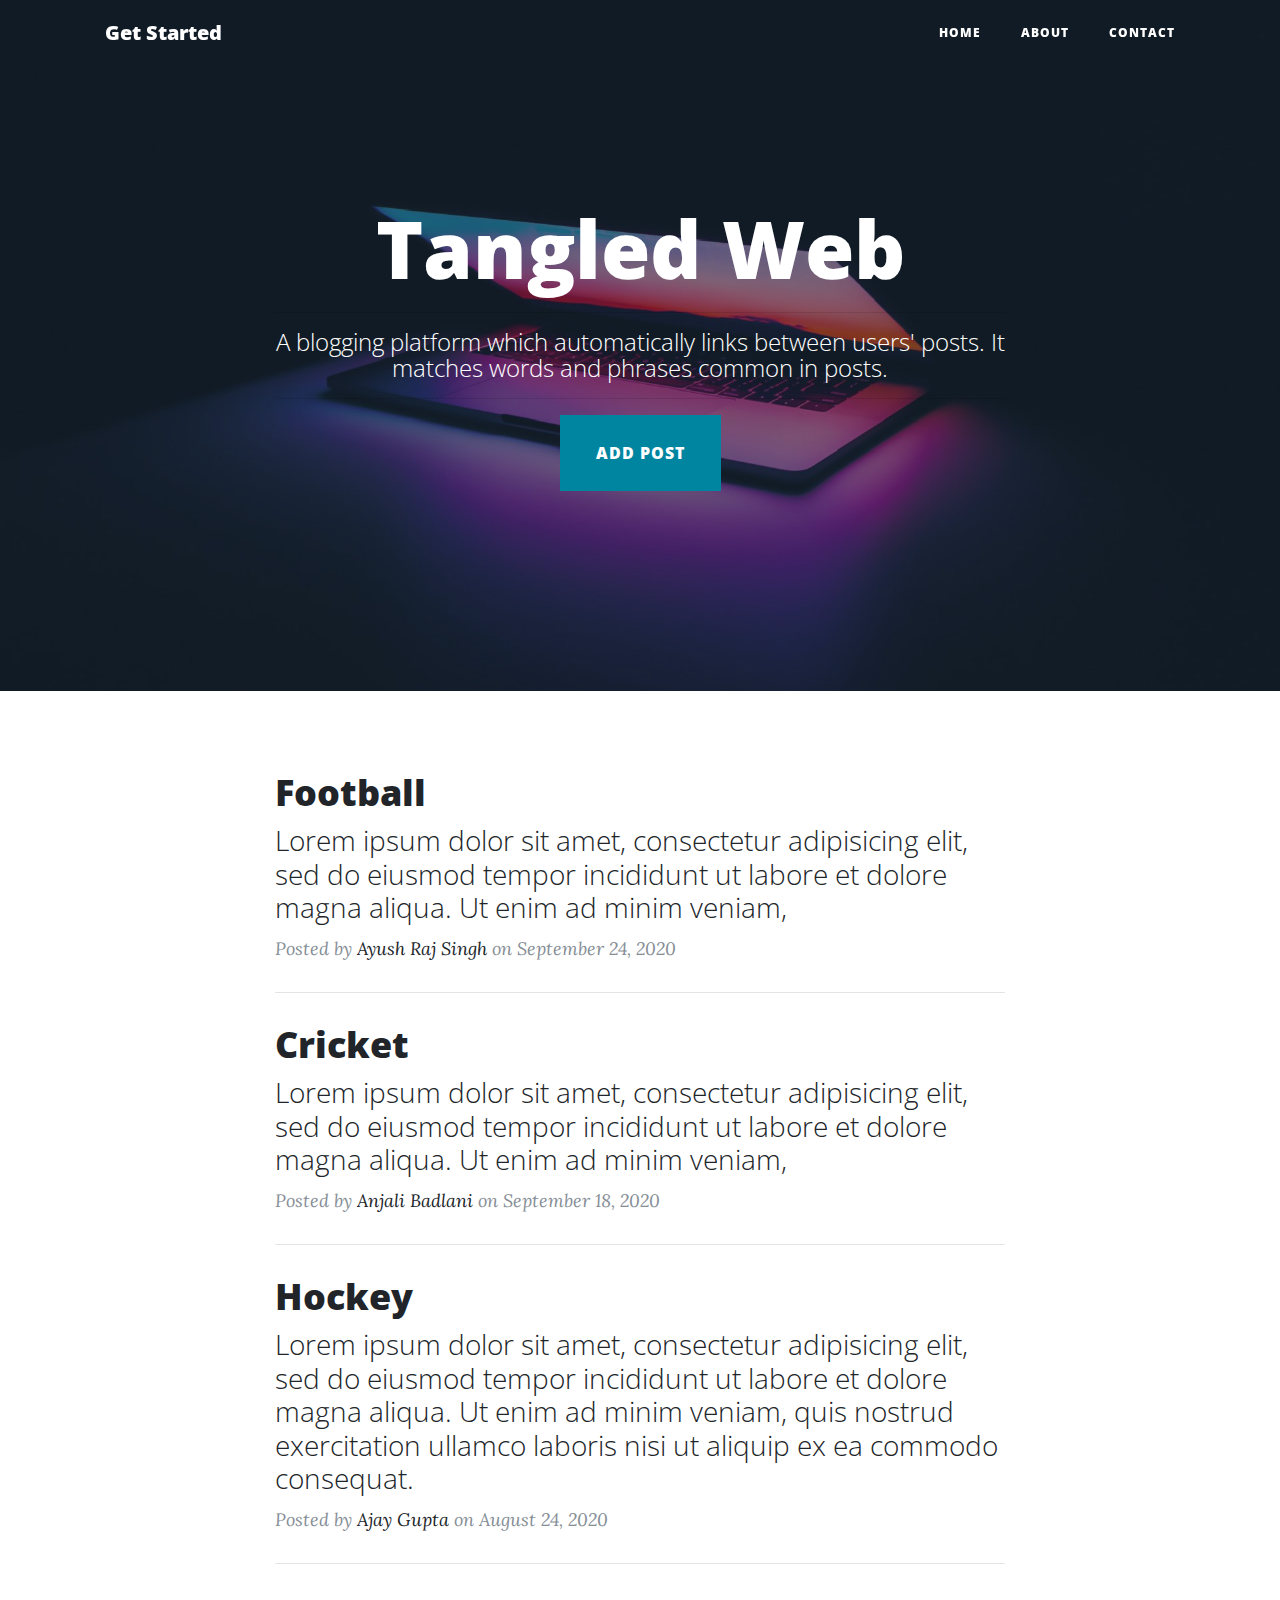
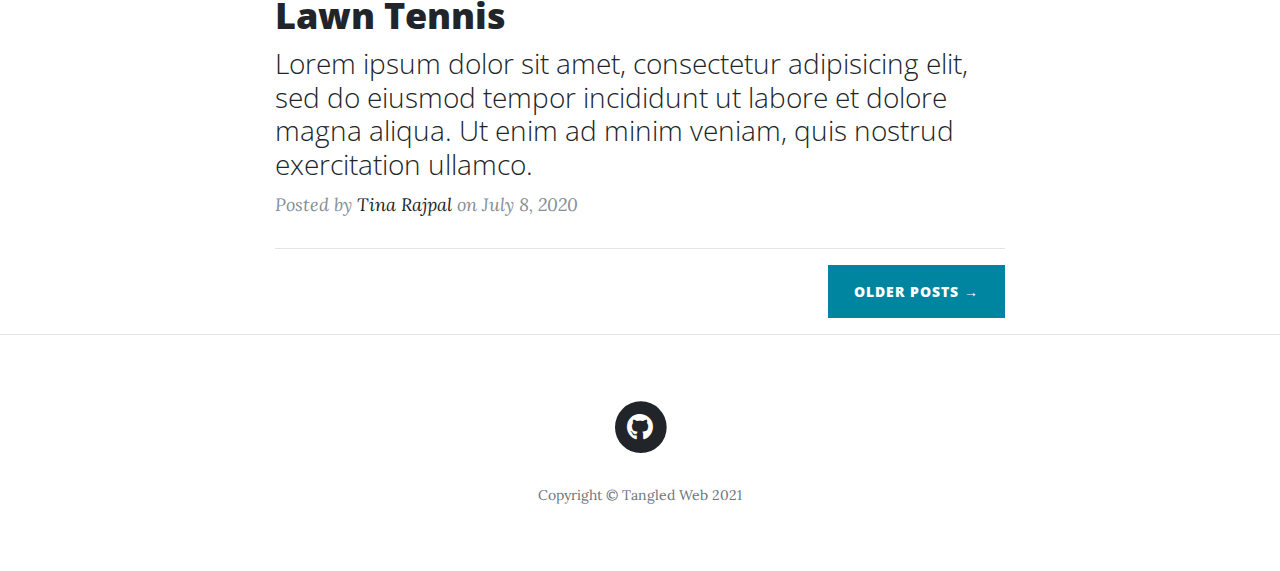
==== index.html @ 1df00b84 "boom boom" ====
<!DOCTYPE html>
<html lang="en">

<head>

  <meta charset="utf-8">
  <meta name="viewport" content="width=device-width, initial-scale=1, shrink-to-fit=no">
  <meta name="description" content="">
  <meta name="author" content="">

  <title>Tangled Web</title>

  <!-- Bootstrap core CSS -->
  <link href="vendor/bootstrap/css/bootstrap.min.css" rel="stylesheet">

  <!-- Custom fonts for this template -->
  <link href="vendor/fontawesome-free/css/all.min.css" rel="stylesheet" type="text/css">
  <link href='https://fonts.googleapis.com/css?family=Lora:400,700,400italic,700italic' rel='stylesheet' type='text/css'>
  <link href='https://fonts.googleapis.com/css?family=Open+Sans:300italic,400italic,600italic,700italic,800italic,400,300,600,700,800' rel='stylesheet' type='text/css'>

  <!-- Custom styles for this template -->
  <link href="css/clean-blog.min.css" rel="stylesheet">

</head>

<body>

  <!-- Navigation -->
  <nav class="navbar navbar-expand-lg navbar-light fixed-top" id="mainNav">
    <div class="container">
      <a class="navbar-brand" href="index.html">Get Started</a>
      <button class="navbar-toggler navbar-toggler-right" type="button" data-toggle="collapse" data-target="#navbarResponsive" aria-controls="navbarResponsive" aria-expanded="false" aria-label="Toggle navigation">
        Menu
        <i class="fas fa-bars"></i>
      </button>
      <div class="collapse navbar-collapse" id="navbarResponsive">
        <ul class="navbar-nav ml-auto">
          <li class="nav-item">
            <a class="nav-link" href="index.html">Home</a>
          </li>
          <li class="nav-item">
            <a class="nav-link" href="about.html">About</a>
          </li>
          <li class="nav-item">
            <a class="nav-link" href="contact.html">Contact</a>
          </li>
        </ul>
      </div>
    </div>
  </nav>

  <!-- Page Header -->
  <header class="masthead" style="background-image: url('img/workdesk2.jpg')">
    <div class="overlay"></div>
    <div class="container">
      <div class="row">
        <div class="col-lg-8 col-md-10 mx-auto">
          <div class="site-heading">
            <h1>Tangled Web</h1>
            <hr>
            <span class="subheading">A blogging platform which automatically links between users' posts. It matches words and phrases common in posts.</span>
            <hr>
            <a href="vcet2.html">
              <button type="button" class="btn btn-primary btn-lg">Add Post</button>
            </a>
          </div>
        </div>
      </div>
    </div>
  </header>

  <!-- Main Content -->
  <div class="container">
    <div class="row">
      <div class="col-lg-8 col-md-10 mx-auto">
        <div class="post-preview">
          <a href="post.html">
            <h2 class="post-title">
              Football
            </h2>
            <h3 class="post-subtitle">
              Lorem ipsum dolor sit amet, consectetur adipisicing elit, sed do eiusmod
              tempor incididunt ut labore et dolore magna aliqua. Ut enim ad minim veniam,
            </h3>
          </a>
          <p class="post-meta">Posted by
            <a href="#">Ayush Raj Singh</a>
            on September 24, 2020</p>
        </div>
        <hr>
        <div class="post-preview">
          <a href="post.html">
            <h2 class="post-title">
              Cricket
            </h2>
            <h3 class="post-subtitle">
              Lorem ipsum dolor sit amet, consectetur adipisicing elit, sed do eiusmod
              tempor incididunt ut labore et dolore magna aliqua. Ut enim ad minim veniam,
            </h3>
          </a>
          <p class="post-meta">Posted by
            <a href="#">Anjali Badlani</a>
            on September 18, 2020</p>
        </div>
        <hr>
        <div class="post-preview">
          <a href="post.html">
            <h2 class="post-title">
              Hockey
            </h2>
            <h3 class="post-subtitle">
              Lorem ipsum dolor sit amet, consectetur adipisicing elit, sed do eiusmod
              tempor incididunt ut labore et dolore magna aliqua. Ut enim ad minim veniam,
              quis nostrud exercitation ullamco laboris nisi ut aliquip ex ea commodo
              consequat.
            </h3>
          </a>
          <p class="post-meta">Posted by
            <a href="#">Ajay Gupta</a>
            on August 24, 2020</p>
        </div>
        <hr>
        <div class="post-preview">
          <a href="post.html">
            <h2 class="post-title">
              Lawn Tennis
            </h2>
            <h3 class="post-subtitle">
              Lorem ipsum dolor sit amet, consectetur adipisicing elit, sed do eiusmod
              tempor incididunt ut labore et dolore magna aliqua. Ut enim ad minim veniam,
              quis nostrud exercitation ullamco.
            </h3>
          </a>
          <p class="post-meta">Posted by
            <a href="#">Tina Rajpal</a>
            on July 8, 2020</p>
        </div>
        <hr>
        <!-- Pager -->
        <div class="clearfix">
          <a class="btn btn-primary float-right" href="#">Older Posts &rarr;</a>
        </div>
      </div>
    </div>
  </div>

  <hr>

  <!-- Footer -->
  <footer>
    <div class="container">
      <div class="row">
        <div class="col-lg-8 col-md-10 mx-auto">
          <ul class="list-inline text-center">
            <li class="list-inline-item">
              <a href="https://github.com/VCETHackathon21/VH21-30-Vortex">
                <span class="fa-stack fa-lg">
                  <i class="fas fa-circle fa-stack-2x"></i>
                  <i class="fab fa-github fa-stack-1x fa-inverse"></i>
                </span>
              </a>
            </li>
          </ul>
          <p class="copyright text-muted">Copyright &copy; Tangled Web 2021</p>
        </div>
      </div>
    </div>
  </footer>

  <!-- Bootstrap core JavaScript -->
  <script src="vendor/jquery/jquery.min.js"></script>
  <script src="vendor/bootstrap/js/bootstrap.bundle.min.js"></script>

  <!-- Custom scripts for this template -->
  <script src="js/clean-blog.min.js"></script>

</body>

</html>
---- css/clean-blog.min.css ----
/*!
 * Start Bootstrap - Clean Blog v5.0.10 (https://startbootstrap.com/theme/clean-blog)
 * Copyright 2013-2020 Start Bootstrap
 * Licensed under MIT (https://github.com/StartBootstrap/startbootstrap-clean-blog/blob/master/LICENSE)
 */body{font-size:20px;color:#212529;font-family:Lora,'Times New Roman',serif}p{line-height:1.5;margin:30px 0}p a{text-decoration:underline}h1,h2,h3,h4,h5,h6{font-weight:800;font-family:'Open Sans','Helvetica Neue',Helvetica,Arial,sans-serif}a{color:#212529;transition:all .2s}a:focus,a:hover{color:#0085a1}blockquote{font-style:italic;color:#868e96}.section-heading{font-size:36px;font-weight:700;margin-top:60px}.caption{font-size:14px;font-style:italic;display:block;margin:0;padding:10px;text-align:center;border-bottom-right-radius:5px;border-bottom-left-radius:5px}::-moz-selection{color:#fff;background:#0085a1;text-shadow:none}::selection{color:#fff;background:#0085a1;text-shadow:none}img::-moz-selection{color:#fff;background:0 0}img::selection{color:#fff;background:0 0}img::-moz-selection{color:#fff;background:0 0}#mainNav{position:absolute;border-bottom:1px solid #e9ecef;background-color:#fff;font-family:'Open Sans','Helvetica Neue',Helvetica,Arial,sans-serif}#mainNav .navbar-brand{font-weight:800;color:#343a40}#mainNav .navbar-toggler{font-size:12px;font-weight:800;padding:13px;text-transform:uppercase;color:#343a40}#mainNav .navbar-nav>li.nav-item>a{font-size:12px;font-weight:800;letter-spacing:1px;text-transform:uppercase}@media only screen and (min-width:992px){#mainNav{border-bottom:1px solid transparent;background:0 0}#mainNav .navbar-brand{padding:10px 20px;color:#fff}#mainNav .navbar-brand:focus,#mainNav .navbar-brand:hover{color:rgba(255,255,255,.8)}#mainNav .navbar-nav>li.nav-item>a{padding:10px 20px;color:#fff}#mainNav .navbar-nav>li.nav-item>a:focus,#mainNav .navbar-nav>li.nav-item>a:hover{color:rgba(255,255,255,.8)}}@media only screen and (min-width:992px){#mainNav{transition:background-color .2s;transform:translate3d(0,0,0);-webkit-backface-visibility:hidden;backface-visibility:hidden}#mainNav.is-fixed{position:fixed;top:-67px;transition:transform .2s;border-bottom:1px solid #fff;background-color:rgba(255,255,255,.9)}#mainNav.is-fixed .navbar-brand{color:#212529}#mainNav.is-fixed .navbar-brand:focus,#mainNav.is-fixed .navbar-brand:hover{color:#0085a1}#mainNav.is-fixed .navbar-nav>li.nav-item>a{color:#212529}#mainNav.is-fixed .navbar-nav>li.nav-item>a:focus,#mainNav.is-fixed .navbar-nav>li.nav-item>a:hover{color:#0085a1}#mainNav.is-visible{transform:translate3d(0,100%,0)}}header.masthead{margin-bottom:50px;background:no-repeat center center;background-color:#868e96;background-attachment:scroll;position:relative;background-size:cover}header.masthead .overlay{position:absolute;top:0;left:0;height:100%;width:100%;background-color:#212529;opacity:.5}header.masthead .page-heading,header.masthead .post-heading,header.masthead .site-heading{padding:200px 0 150px;color:#fff}@media only screen and (min-width:768px){header.masthead .page-heading,header.masthead .post-heading,header.masthead .site-heading{padding:200px 0}}header.masthead .page-heading,header.masthead .site-heading{text-align:center}header.masthead .page-heading h1,header.masthead .site-heading h1{font-size:50px;margin-top:0}header.masthead .page-heading .subheading,header.masthead .site-heading .subheading{font-size:24px;font-weight:300;line-height:1.1;display:block;margin:10px 0 0;font-family:'Open Sans','Helvetica Neue',Helvetica,Arial,sans-serif}@media only screen and (min-width:768px){header.masthead .page-heading h1,header.masthead .site-heading h1{font-size:80px}}header.masthead .post-heading h1{font-size:35px}header.masthead .post-heading .meta,header.masthead .post-heading .subheading{line-height:1.1;display:block}header.masthead .post-heading .subheading{font-size:24px;font-weight:600;margin:10px 0 30px;font-family:'Open Sans','Helvetica Neue',Helvetica,Arial,sans-serif}header.masthead .post-heading .meta{font-size:20px;font-weight:300;font-style:italic;font-family:Lora,'Times New Roman',serif}header.masthead .post-heading .meta a{color:#fff}@media only screen and (min-width:768px){header.masthead .post-heading h1{font-size:55px}header.masthead .post-heading .subheading{font-size:30px}}.post-preview>a{color:#212529}.post-preview>a:focus,.post-preview>a:hover{text-decoration:none;color:#0085a1}.post-preview>a>.post-title{font-size:30px;margin-top:30px;margin-bottom:10px}.post-preview>a>.post-subtitle{font-weight:300;margin:0 0 10px}.post-preview>.post-meta{font-size:18px;font-style:italic;margin-top:0;color:#868e96}.post-preview>.post-meta>a{text-decoration:none;color:#212529}.post-preview>.post-meta>a:focus,.post-preview>.post-meta>a:hover{text-decoration:underline;color:#0085a1}@media only screen and (min-width:768px){.post-preview>a>.post-title{font-size:36px}}.floating-label-form-group{font-size:14px;position:relative;margin-bottom:0;padding-bottom:.5em;border-bottom:1px solid #dee2e6}.floating-label-form-group input,.floating-label-form-group textarea{font-size:1.5em;position:relative;z-index:1;padding:0;resize:none;border:none;border-radius:0;background:0 0;box-shadow:none!important;font-family:Lora,'Times New Roman',serif}.floating-label-form-group input::-webkit-input-placeholder,.floating-label-form-group textarea::-webkit-input-placeholder{color:#868e96;font-family:Lora,'Times New Roman',serif}.floating-label-form-group label{font-size:.85em;line-height:1.764705882em;position:relative;z-index:0;top:2em;display:block;margin:0;transition:top .3s ease,opacity .3s ease;opacity:0}.floating-label-form-group .help-block{margin:15px 0}.floating-label-form-group-with-value label{top:0;opacity:1}.floating-label-form-group-with-focus label{color:#0085a1}form .form-group:first-child .floating-label-form-group{border-top:1px solid #dee2e6}footer{padding:50px 0 65px}footer .list-inline{margin:0;padding:0}footer .copyright{font-size:14px;margin-bottom:0;text-align:center}.btn{font-size:14px;font-weight:800;padding:15px 25px;letter-spacing:1px;text-transform:uppercase;border-radius:0;font-family:'Open Sans','Helvetica Neue',Helvetica,Arial,sans-serif}.btn-primary{background-color:#0085a1;border-color:#0085a1}.btn-primary:active,.btn-primary:focus,.btn-primary:hover{color:#fff;background-color:#00657b!important;border-color:#00657b!important}.btn-lg{font-size:16px;padding:25px 35px}
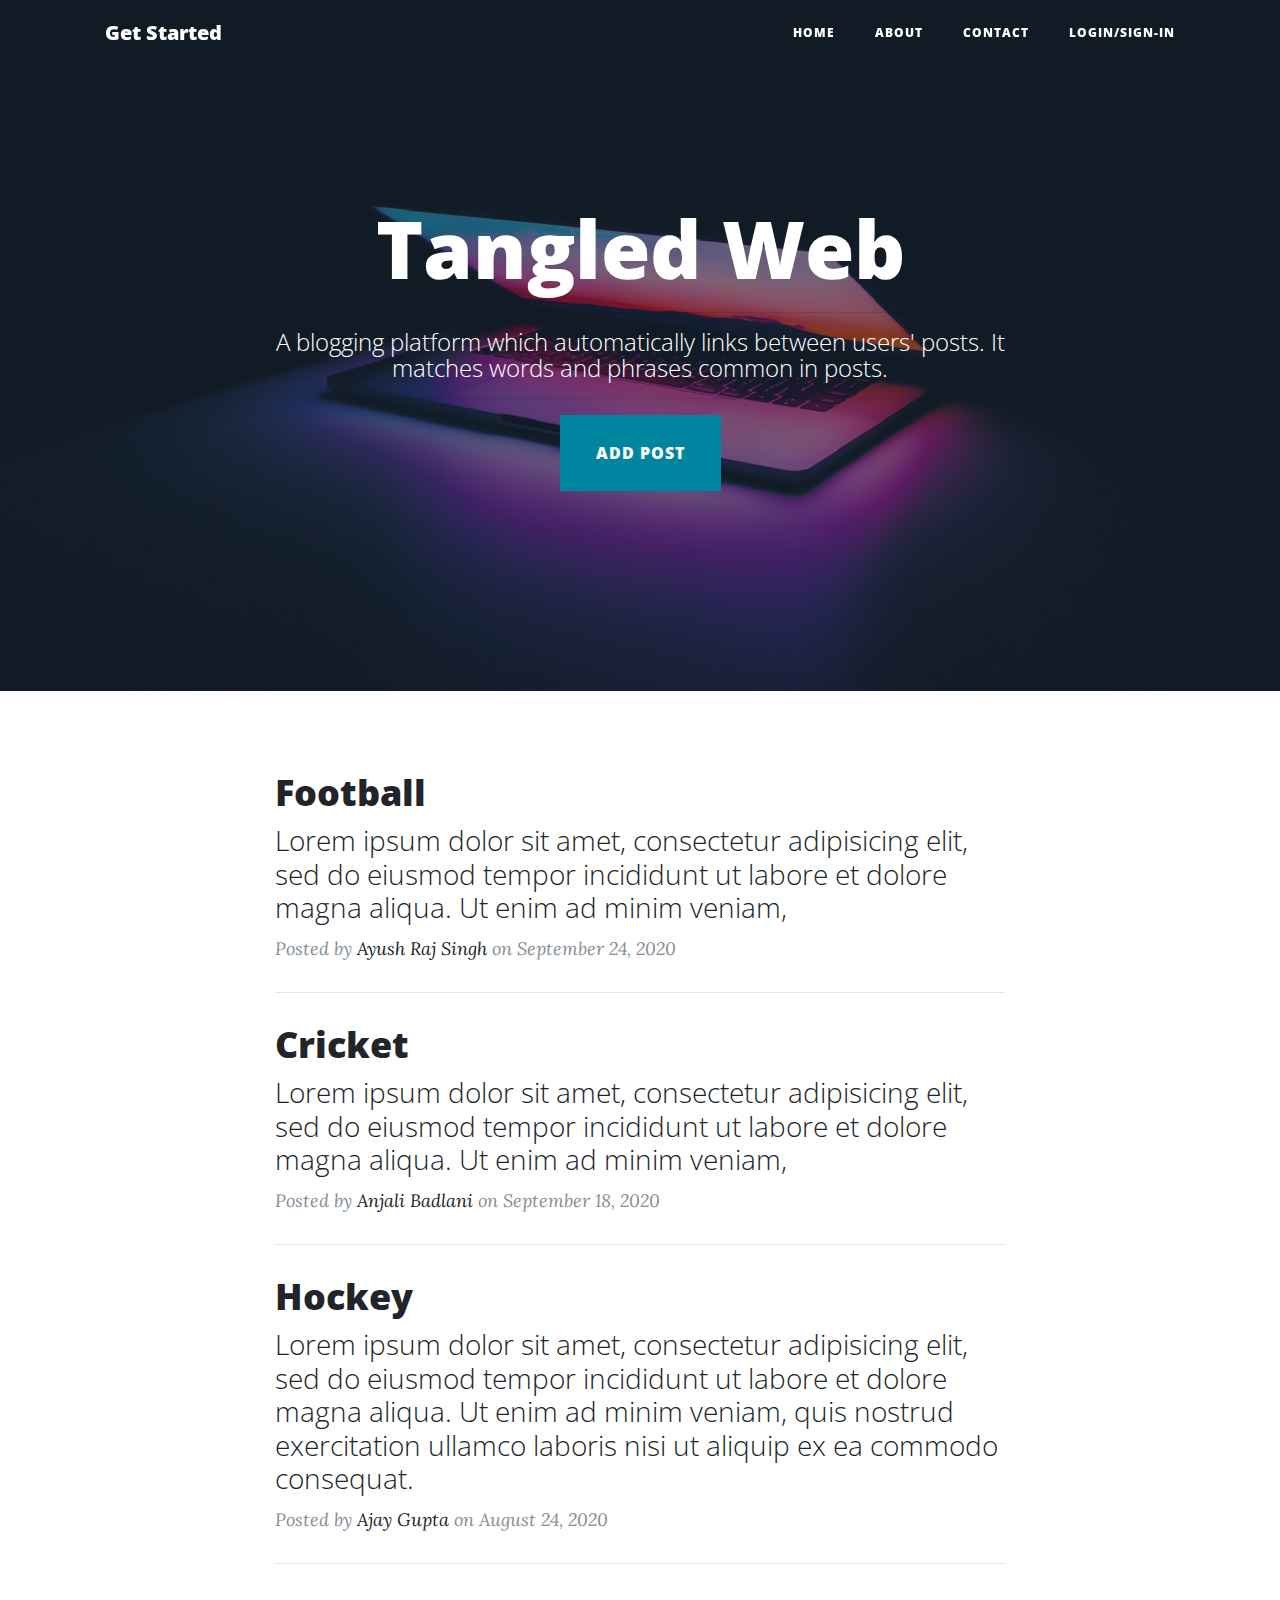
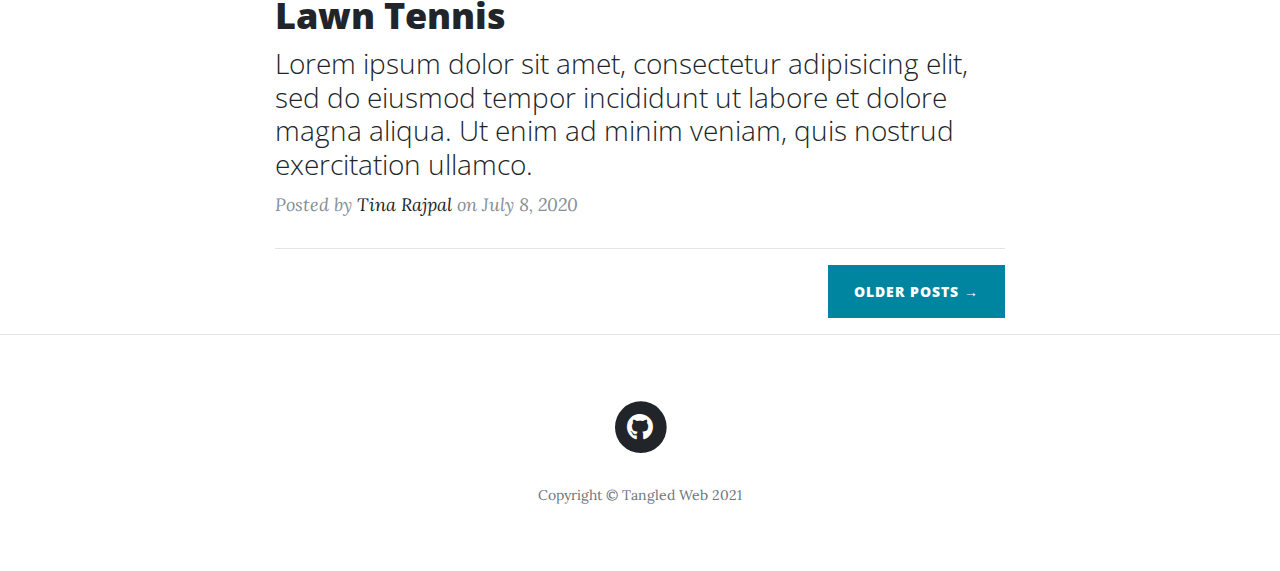
==== commit dbfea235: "boom boom" ====
--- a/index.html
+++ b/index.html
@@ -43,6 +43,9 @@
           </li>
           <li class="nav-item">
             <a class="nav-link" href="contact.html">Contact</a>
+          </li>
+          <li class="nav-item">
+            <a class="nav-link" href="login.html">Login/Sign-in</a>
           </li>
         </ul>
       </div>
